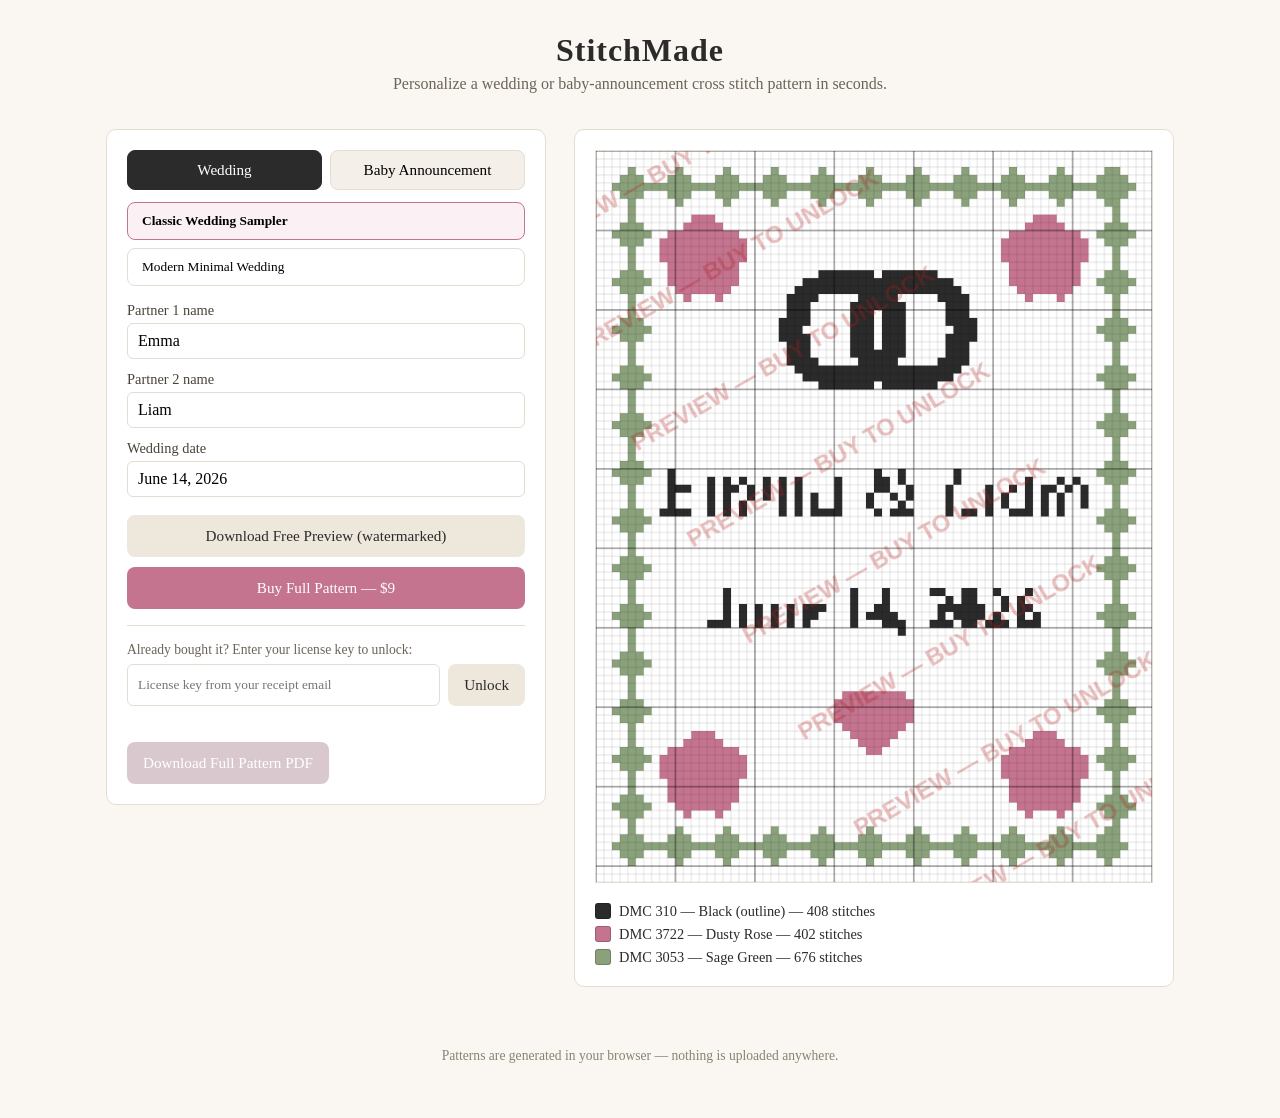
==== index.html @ c4731a85 "Deploy cross-stitch pattern generator to GitHub Pages root" ====
<!doctype html>
<html lang="en">
<head>
  <meta charset="UTF-8" />
  <meta name="viewport" content="width=device-width, initial-scale=1.0" />
  <title>StitchMade — Custom Cross Stitch Pattern Generator</title>
  <link rel="stylesheet" href="style.css" />
</head>
<body>
  <header class="site-header">
    <h1>StitchMade</h1>
    <p>Personalize a wedding or baby-announcement cross stitch pattern in seconds.</p>
  </header>

  <main class="layout">
    <section class="controls">
      <div id="category-tabs" class="tabs"></div>
      <div id="template-cards" class="cards"></div>

      <div id="form-fields" class="form"></div>

      <div class="actions">
        <button id="download-preview-btn" class="btn secondary">Download Free Preview (watermarked)</button>
        <a id="buy-link" class="btn primary" target="_blank" rel="noopener">Buy Full Pattern — <span id="price-label"></span></a>
      </div>

      <div class="unlock-box">
        <label for="license-key-input">Already bought it? Enter your license key to unlock:</label>
        <div class="unlock-row">
          <input id="license-key-input" type="text" placeholder="License key from your receipt email" />
          <button id="unlock-btn" class="btn secondary">Unlock</button>
        </div>
        <p id="unlock-status" class="status"></p>
      </div>

      <button id="download-full-btn" class="btn primary" disabled>Download Full Pattern PDF</button>
    </section>

    <section class="preview">
      <canvas id="preview-canvas"></canvas>
      <div id="legend" class="legend"></div>
    </section>
  </main>

  <footer class="site-footer">
    <p>Patterns are generated in your browser — nothing is uploaded anywhere.</p>
  </footer>

  <script src="vendor/jspdf.umd.min.js"></script>
  <script src="config.js"></script>
  <script src="motifs.js"></script>
  <script src="textRaster.js"></script>
  <script src="templates.js"></script>
  <script src="renderer.js"></script>
  <script src="pdfExport.js"></script>
  <script src="app.js"></script>
</body>
</html>
---- style.css ----
:root {
  --ink: #2b2b2b;
  --rose: #c5748f;
  --sage: #8aa17c;
  --bg: #faf7f2;
  --card-bg: #ffffff;
  --border: #e3ddd2;
}

* { box-sizing: border-box; }

body {
  margin: 0;
  font-family: Georgia, 'Times New Roman', serif;
  background: var(--bg);
  color: var(--ink);
}

.site-header {
  text-align: center;
  padding: 32px 16px 12px;
}

.site-header h1 {
  margin: 0 0 6px;
  font-size: 2rem;
  letter-spacing: 0.03em;
}

.site-header p {
  margin: 0;
  color: #6b6459;
}

.layout {
  display: flex;
  flex-wrap: wrap;
  gap: 28px;
  max-width: 1100px;
  margin: 24px auto;
  padding: 0 16px;
  align-items: flex-start;
}

.controls {
  flex: 1 1 340px;
  min-width: 300px;
  background: var(--card-bg);
  border: 1px solid var(--border);
  border-radius: 10px;
  padding: 20px;
}

.tabs {
  display: flex;
  gap: 8px;
  margin-bottom: 12px;
}

.tab {
  flex: 1;
  padding: 10px;
  border: 1px solid var(--border);
  background: #f4f0e9;
  border-radius: 8px;
  cursor: pointer;
  font-family: inherit;
  font-size: 0.95rem;
}

.tab.active {
  background: var(--ink);
  color: #fff;
  border-color: var(--ink);
}

.cards {
  display: flex;
  flex-direction: column;
  gap: 8px;
  margin-bottom: 16px;
}

.card {
  text-align: left;
  padding: 10px 14px;
  border: 1px solid var(--border);
  background: #fff;
  border-radius: 8px;
  cursor: pointer;
  font-family: inherit;
}

.card.active {
  border-color: var(--rose);
  background: #fbf0f3;
  font-weight: bold;
}

.form {
  display: flex;
  flex-direction: column;
  gap: 12px;
  margin-bottom: 18px;
}

.form label {
  display: flex;
  flex-direction: column;
  gap: 4px;
  font-size: 0.9rem;
  color: #4a4438;
}

.form input {
  font-family: inherit;
  font-size: 1rem;
  padding: 8px 10px;
  border: 1px solid var(--border);
  border-radius: 6px;
}

.actions {
  display: flex;
  flex-direction: column;
  gap: 10px;
  margin-bottom: 16px;
}

.btn {
  display: inline-block;
  text-align: center;
  padding: 12px 16px;
  border-radius: 8px;
  border: none;
  cursor: pointer;
  font-family: inherit;
  font-size: 0.95rem;
  text-decoration: none;
}

.btn.primary {
  background: var(--rose);
  color: #fff;
}

.btn.primary:disabled {
  background: #d9c9ce;
  cursor: not-allowed;
}

.btn.secondary {
  background: #eee7db;
  color: var(--ink);
}

.unlock-box {
  border-top: 1px solid var(--border);
  padding-top: 14px;
  margin-bottom: 14px;
}

.unlock-box label {
  font-size: 0.85rem;
  color: #6b6459;
}

.unlock-row {
  display: flex;
  gap: 8px;
  margin-top: 6px;
}

.unlock-row input {
  flex: 1;
  padding: 8px 10px;
  border: 1px solid var(--border);
  border-radius: 6px;
  font-family: inherit;
}

.status {
  min-height: 1.2em;
  font-size: 0.85rem;
  margin: 6px 0 0;
}

.status.ok { color: #4b7a4f; }
.status.error { color: #a13b3b; }

.preview {
  flex: 1 1 500px;
  min-width: 320px;
  background: var(--card-bg);
  border: 1px solid var(--border);
  border-radius: 10px;
  padding: 20px;
  text-align: center;
}

#preview-canvas {
  max-width: 100%;
  border: 1px solid var(--border);
}

.legend {
  margin-top: 16px;
  text-align: left;
  display: flex;
  flex-direction: column;
  gap: 6px;
}

.legend-row {
  display: flex;
  align-items: center;
  gap: 8px;
  font-size: 0.9rem;
}

.swatch {
  width: 16px;
  height: 16px;
  border-radius: 3px;
  border: 1px solid rgba(0,0,0,0.2);
  display: inline-block;
}

.site-footer {
  text-align: center;
  padding: 24px 16px 40px;
  color: #8a8272;
  font-size: 0.85rem;
}
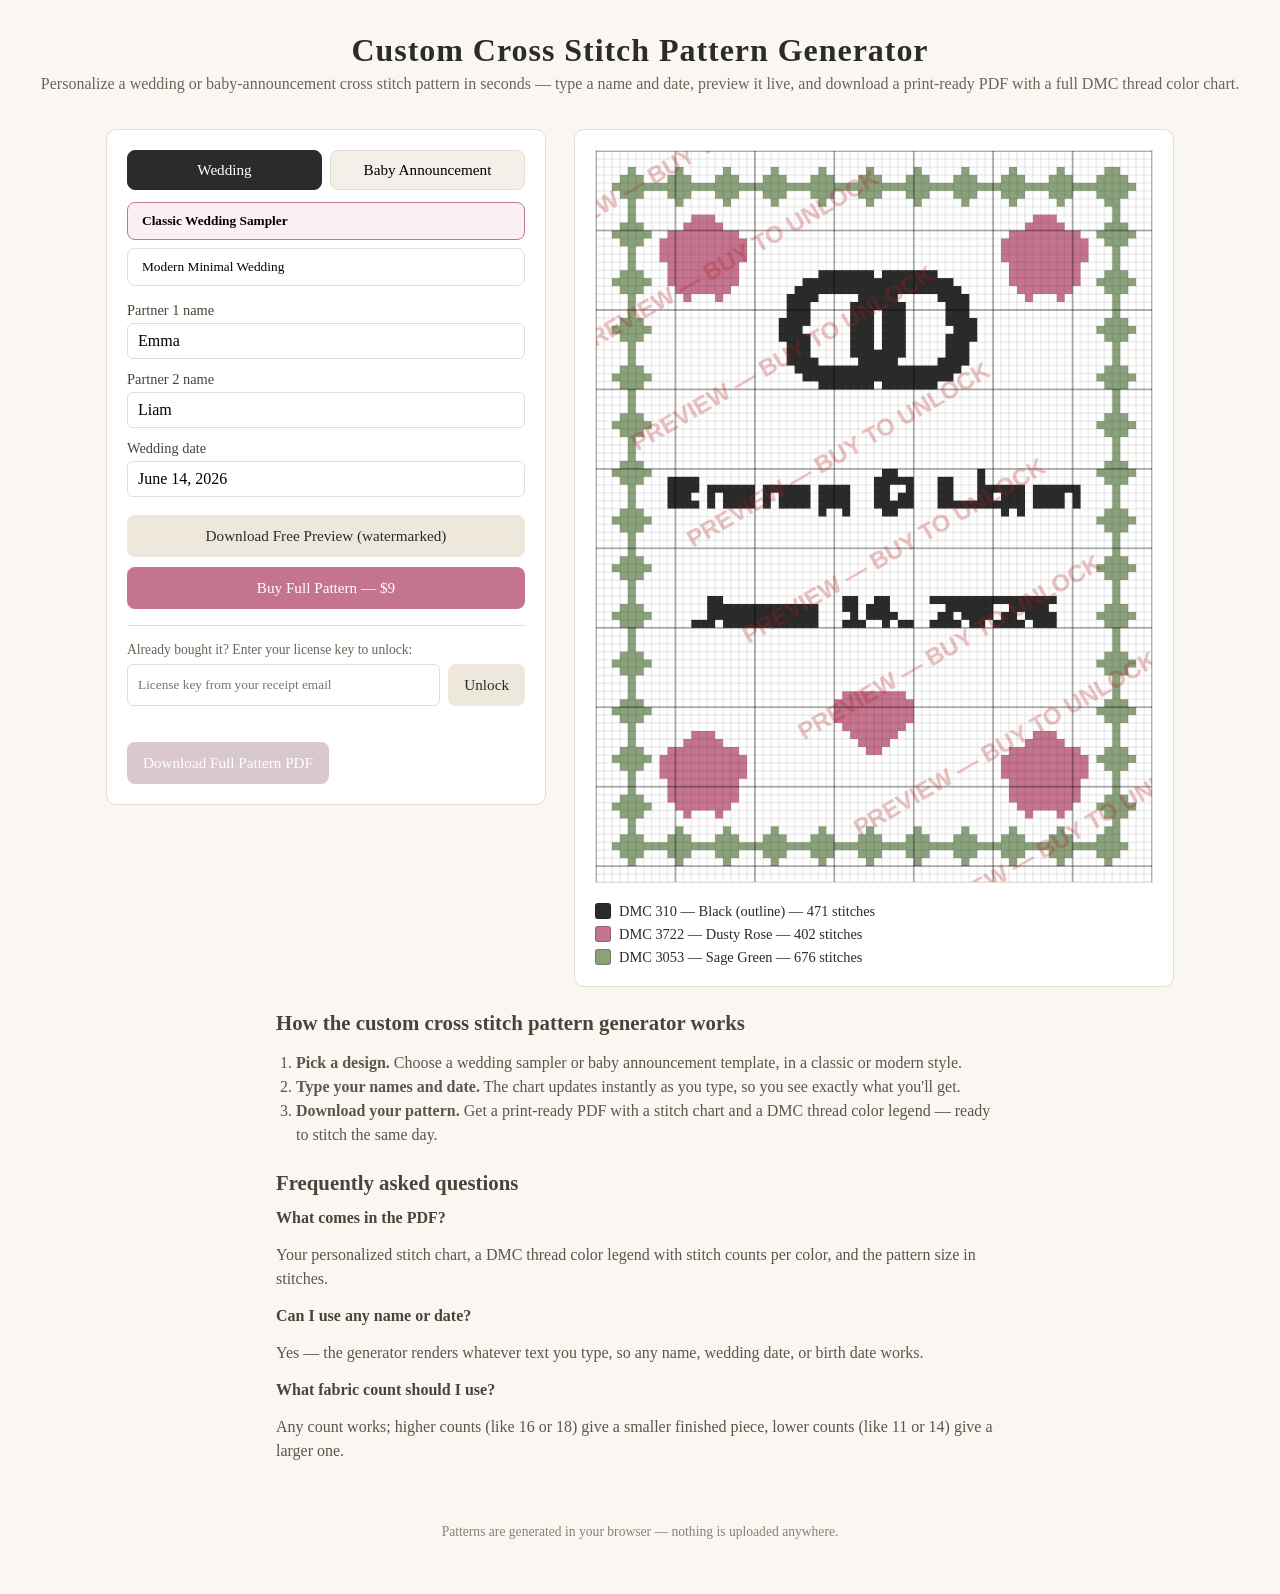
==== commit d8554776: "Add on-page SEO basics: meta tags, structured data, robots.txt" ====
--- a/index.html
+++ b/index.html
@@ -3,13 +3,41 @@
 <head>
   <meta charset="UTF-8" />
   <meta name="viewport" content="width=device-width, initial-scale=1.0" />
-  <title>StitchMade — Custom Cross Stitch Pattern Generator</title>
+  <title>Custom Cross Stitch Pattern Generator — Personalized Wedding & Baby Name PDFs | StitchMade</title>
+  <meta name="description" content="Type a name and date, pick a wedding or baby-announcement design, and get an instant custom cross stitch pattern PDF with a full DMC thread color chart. No waiting for a designer." />
+  <link rel="canonical" href="https://muzzi420.github.io/getscreencloudpc/" />
+
+  <meta property="og:type" content="website" />
+  <meta property="og:title" content="Custom Cross Stitch Pattern Generator | StitchMade" />
+  <meta property="og:description" content="Personalize a wedding or baby-announcement cross stitch pattern with any name or date and download an instant PDF with DMC colors." />
+  <meta property="og:url" content="https://muzzi420.github.io/getscreencloudpc/" />
+  <meta name="twitter:card" content="summary" />
+  <meta name="twitter:title" content="Custom Cross Stitch Pattern Generator | StitchMade" />
+  <meta name="twitter:description" content="Personalize a wedding or baby-announcement cross stitch pattern with any name or date and download an instant PDF with DMC colors." />
+
   <link rel="stylesheet" href="style.css" />
+
+  <script type="application/ld+json">
+  {
+    "@context": "https://schema.org",
+    "@type": "WebApplication",
+    "name": "StitchMade Custom Cross Stitch Pattern Generator",
+    "url": "https://muzzi420.github.io/getscreencloudpc/",
+    "applicationCategory": "DesignApplication",
+    "operatingSystem": "Any (runs in browser)",
+    "description": "Generate a personalized wedding or baby-announcement cross stitch pattern PDF instantly by typing a name and date.",
+    "offers": {
+      "@type": "Offer",
+      "priceCurrency": "USD",
+      "price": "9"
+    }
+  }
+  </script>
 </head>
 <body>
   <header class="site-header">
-    <h1>StitchMade</h1>
-    <p>Personalize a wedding or baby-announcement cross stitch pattern in seconds.</p>
+    <h1>Custom Cross Stitch Pattern Generator</h1>
+    <p>Personalize a wedding or baby-announcement cross stitch pattern in seconds — type a name and date, preview it live, and download a print-ready PDF with a full DMC thread color chart.</p>
   </header>
 
   <main class="layout">
@@ -42,6 +70,25 @@
     </section>
   </main>
 
+  <section class="info-section">
+    <h2>How the custom cross stitch pattern generator works</h2>
+    <ol>
+      <li><strong>Pick a design.</strong> Choose a wedding sampler or baby announcement template, in a classic or modern style.</li>
+      <li><strong>Type your names and date.</strong> The chart updates instantly as you type, so you see exactly what you'll get.</li>
+      <li><strong>Download your pattern.</strong> Get a print-ready PDF with a stitch chart and a DMC thread color legend — ready to stitch the same day.</li>
+    </ol>
+  </section>
+
+  <section class="info-section">
+    <h2>Frequently asked questions</h2>
+    <h3>What comes in the PDF?</h3>
+    <p>Your personalized stitch chart, a DMC thread color legend with stitch counts per color, and the pattern size in stitches.</p>
+    <h3>Can I use any name or date?</h3>
+    <p>Yes — the generator renders whatever text you type, so any name, wedding date, or birth date works.</p>
+    <h3>What fabric count should I use?</h3>
+    <p>Any count works; higher counts (like 16 or 18) give a smaller finished piece, lower counts (like 11 or 14) give a larger one.</p>
+  </section>
+
   <footer class="site-footer">
     <p>Patterns are generated in your browser — nothing is uploaded anywhere.</p>
   </footer>
--- a/style.css
+++ b/style.css
@@ -1,3 +1,11 @@
+@font-face {
+  font-family: 'StitchBlock';
+  src: url('vendor/fonts/archivo-black.woff2') format('woff2');
+  font-weight: 400;
+  font-style: normal;
+  font-display: block;
+}
+
 :root {
   --ink: #2b2b2b;
   --rose: #c5748f;
@@ -226,6 +234,33 @@
   display: inline-block;
 }
 
+.info-section {
+  max-width: 760px;
+  margin: 24px auto;
+  padding: 0 16px;
+  color: #4a4438;
+}
+
+.info-section h2 {
+  font-size: 1.3rem;
+  margin-bottom: 10px;
+}
+
+.info-section h3 {
+  font-size: 1rem;
+  margin: 14px 0 4px;
+}
+
+.info-section p,
+.info-section li {
+  line-height: 1.5;
+  color: #5c5648;
+}
+
+.info-section ol {
+  padding-left: 20px;
+}
+
 .site-footer {
   text-align: center;
   padding: 24px 16px 40px;
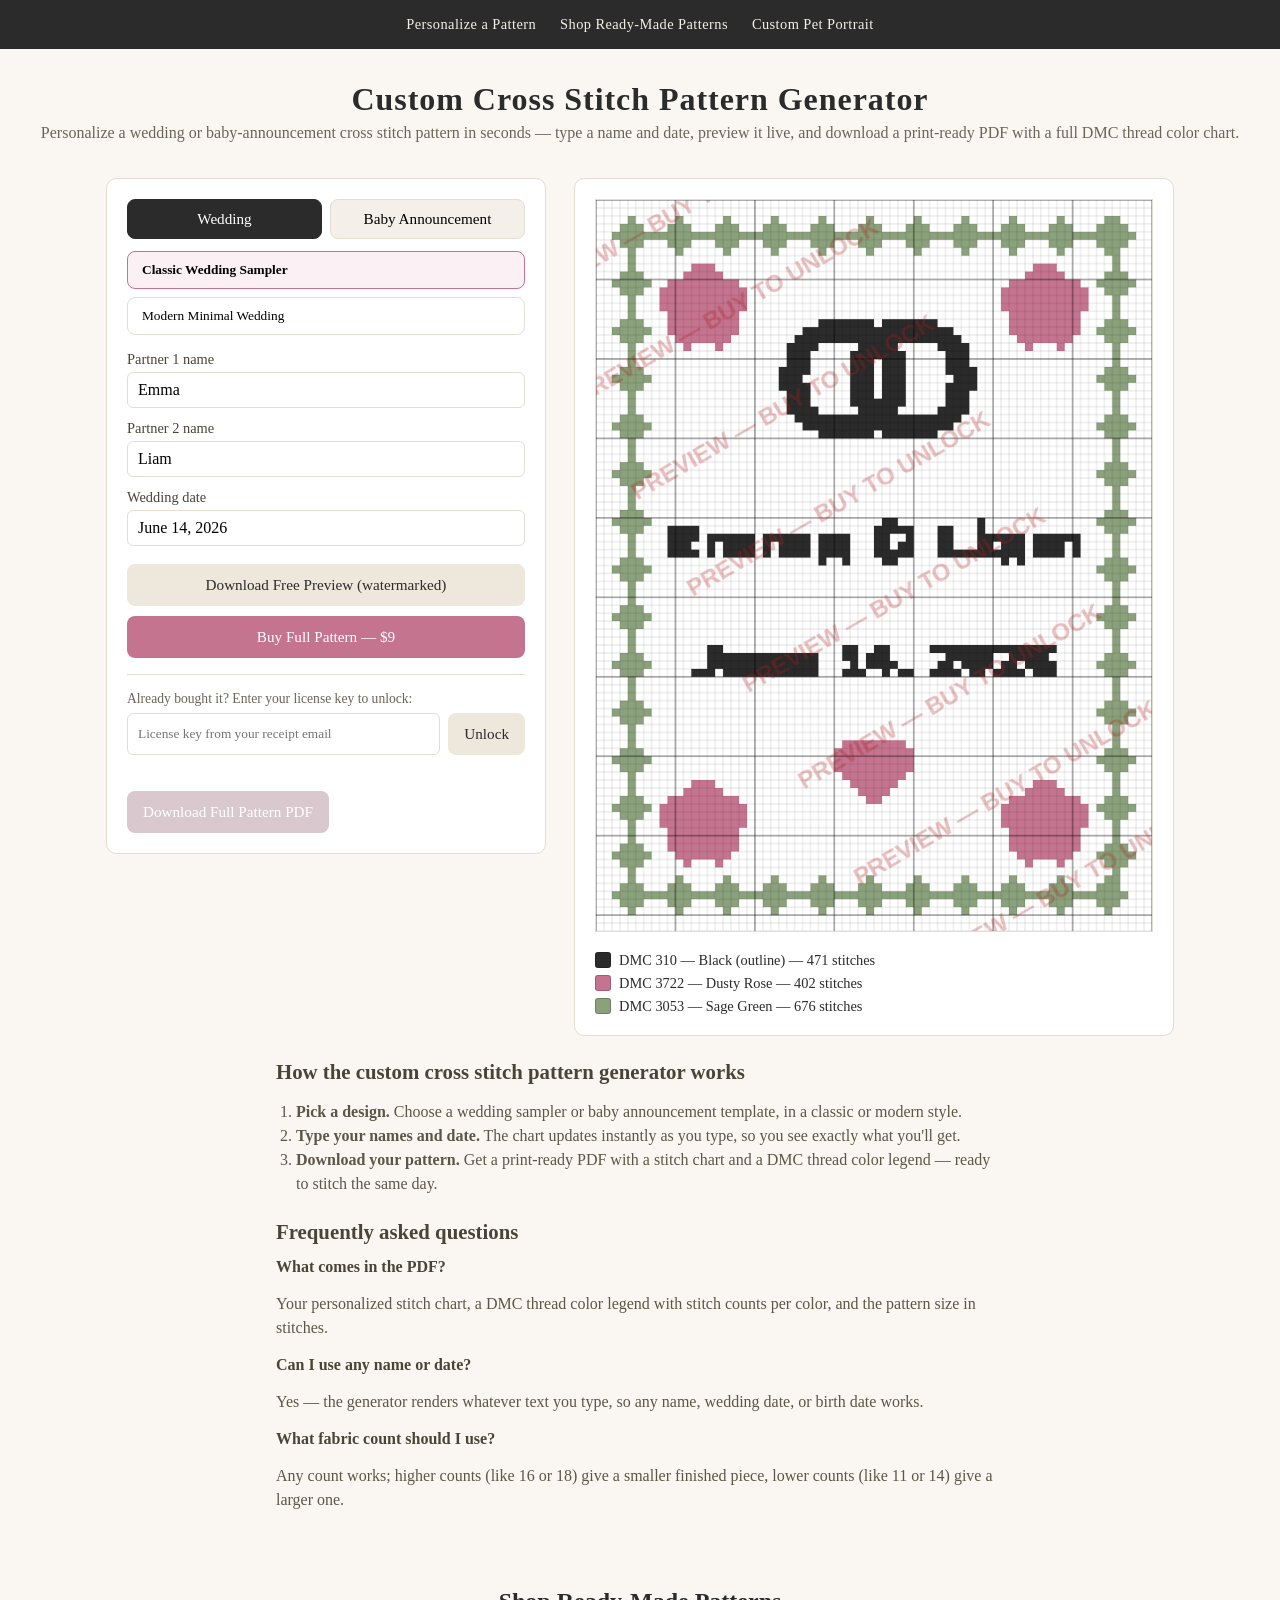
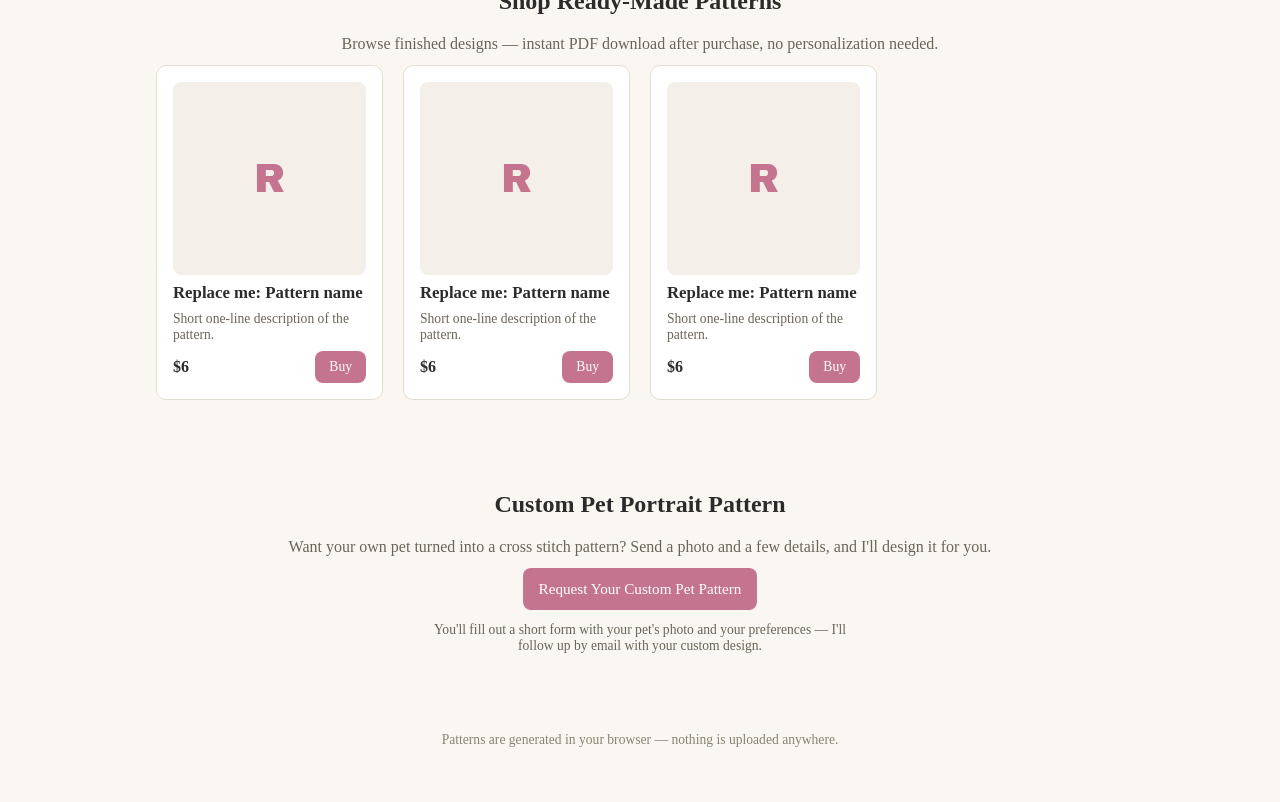
==== commit 31f13304: "Add Shop and Custom Pet Portrait sections" ====
--- a/index.html
+++ b/index.html
@@ -35,58 +35,85 @@
   </script>
 </head>
 <body>
-  <header class="site-header">
-    <h1>Custom Cross Stitch Pattern Generator</h1>
-    <p>Personalize a wedding or baby-announcement cross stitch pattern in seconds — type a name and date, preview it live, and download a print-ready PDF with a full DMC thread color chart.</p>
-  </header>
+  <nav class="site-nav">
+    <a href="#personalize">Personalize a Pattern</a>
+    <a href="#shop">Shop Ready-Made Patterns</a>
+    <a href="#custom-pet">Custom Pet Portrait</a>
+  </nav>
 
-  <main class="layout">
-    <section class="controls">
-      <div id="category-tabs" class="tabs"></div>
-      <div id="template-cards" class="cards"></div>
+  <section id="personalize">
+    <header class="site-header">
+      <h1>Custom Cross Stitch Pattern Generator</h1>
+      <p>Personalize a wedding or baby-announcement cross stitch pattern in seconds — type a name and date, preview it live, and download a print-ready PDF with a full DMC thread color chart.</p>
+    </header>
 
-      <div id="form-fields" class="form"></div>
+    <main class="layout">
+      <section class="controls">
+        <div id="category-tabs" class="tabs"></div>
+        <div id="template-cards" class="cards"></div>
 
-      <div class="actions">
-        <button id="download-preview-btn" class="btn secondary">Download Free Preview (watermarked)</button>
-        <a id="buy-link" class="btn primary" target="_blank" rel="noopener">Buy Full Pattern — <span id="price-label"></span></a>
-      </div>
+        <div id="form-fields" class="form"></div>
 
-      <div class="unlock-box">
-        <label for="license-key-input">Already bought it? Enter your license key to unlock:</label>
-        <div class="unlock-row">
-          <input id="license-key-input" type="text" placeholder="License key from your receipt email" />
-          <button id="unlock-btn" class="btn secondary">Unlock</button>
+        <div class="actions">
+          <button id="download-preview-btn" class="btn secondary">Download Free Preview (watermarked)</button>
+          <a id="buy-link" class="btn primary" target="_blank" rel="noopener">Buy Full Pattern — <span id="price-label"></span></a>
         </div>
-        <p id="unlock-status" class="status"></p>
-      </div>
 
-      <button id="download-full-btn" class="btn primary" disabled>Download Full Pattern PDF</button>
+        <div class="unlock-box">
+          <label for="license-key-input">Already bought it? Enter your license key to unlock:</label>
+          <div class="unlock-row">
+            <input id="license-key-input" type="text" placeholder="License key from your receipt email" />
+            <button id="unlock-btn" class="btn secondary">Unlock</button>
+          </div>
+          <p id="unlock-status" class="status"></p>
+        </div>
+
+        <button id="download-full-btn" class="btn primary" disabled>Download Full Pattern PDF</button>
+      </section>
+
+      <section class="preview">
+        <canvas id="preview-canvas"></canvas>
+        <div id="legend" class="legend"></div>
+      </section>
+    </main>
+
+    <section class="info-section">
+      <h2>How the custom cross stitch pattern generator works</h2>
+      <ol>
+        <li><strong>Pick a design.</strong> Choose a wedding sampler or baby announcement template, in a classic or modern style.</li>
+        <li><strong>Type your names and date.</strong> The chart updates instantly as you type, so you see exactly what you'll get.</li>
+        <li><strong>Download your pattern.</strong> Get a print-ready PDF with a stitch chart and a DMC thread color legend — ready to stitch the same day.</li>
+      </ol>
     </section>
 
-    <section class="preview">
-      <canvas id="preview-canvas"></canvas>
-      <div id="legend" class="legend"></div>
+    <section class="info-section">
+      <h2>Frequently asked questions</h2>
+      <h3>What comes in the PDF?</h3>
+      <p>Your personalized stitch chart, a DMC thread color legend with stitch counts per color, and the pattern size in stitches.</p>
+      <h3>Can I use any name or date?</h3>
+      <p>Yes — the generator renders whatever text you type, so any name, wedding date, or birth date works.</p>
+      <h3>What fabric count should I use?</h3>
+      <p>Any count works; higher counts (like 16 or 18) give a smaller finished piece, lower counts (like 11 or 14) give a larger one.</p>
     </section>
-  </main>
-
-  <section class="info-section">
-    <h2>How the custom cross stitch pattern generator works</h2>
-    <ol>
-      <li><strong>Pick a design.</strong> Choose a wedding sampler or baby announcement template, in a classic or modern style.</li>
-      <li><strong>Type your names and date.</strong> The chart updates instantly as you type, so you see exactly what you'll get.</li>
-      <li><strong>Download your pattern.</strong> Get a print-ready PDF with a stitch chart and a DMC thread color legend — ready to stitch the same day.</li>
-    </ol>
   </section>
 
-  <section class="info-section">
-    <h2>Frequently asked questions</h2>
-    <h3>What comes in the PDF?</h3>
-    <p>Your personalized stitch chart, a DMC thread color legend with stitch counts per color, and the pattern size in stitches.</p>
-    <h3>Can I use any name or date?</h3>
-    <p>Yes — the generator renders whatever text you type, so any name, wedding date, or birth date works.</p>
-    <h3>What fabric count should I use?</h3>
-    <p>Any count works; higher counts (like 16 or 18) give a smaller finished piece, lower counts (like 11 or 14) give a larger one.</p>
+  <section id="shop" class="shop-section">
+    <header class="site-header">
+      <h2>Shop Ready-Made Patterns</h2>
+      <p>Browse finished designs — instant PDF download after purchase, no personalization needed.</p>
+    </header>
+    <div id="shop-grid" class="shop-grid"></div>
+  </section>
+
+  <section id="custom-pet" class="pet-section">
+    <header class="site-header">
+      <h2>Custom Pet Portrait Pattern</h2>
+      <p>Want your own pet turned into a cross stitch pattern? Send a photo and a few details, and I'll design it for you.</p>
+    </header>
+    <div class="pet-cta">
+      <a id="pet-form-link" class="btn primary" target="_blank" rel="noopener">Request Your Custom Pet Pattern</a>
+      <p class="pet-note">You'll fill out a short form with your pet's photo and your preferences — I'll follow up by email with your custom design.</p>
+    </div>
   </section>
 
   <footer class="site-footer">
@@ -100,6 +127,8 @@
   <script src="templates.js"></script>
   <script src="renderer.js"></script>
   <script src="pdfExport.js"></script>
+  <script src="products.js"></script>
+  <script src="shop.js"></script>
   <script src="app.js"></script>
 </body>
 </html>
--- a/style.css
+++ b/style.css
@@ -17,11 +17,121 @@
 
 * { box-sizing: border-box; }
 
+html {
+  scroll-behavior: smooth;
+}
+
 body {
   margin: 0;
   font-family: Georgia, 'Times New Roman', serif;
   background: var(--bg);
   color: var(--ink);
+}
+
+.site-nav {
+  display: flex;
+  justify-content: center;
+  gap: 24px;
+  flex-wrap: wrap;
+  padding: 16px;
+  background: var(--ink);
+}
+
+.site-nav a {
+  color: #f4f0e9;
+  text-decoration: none;
+  font-size: 0.9rem;
+  letter-spacing: 0.03em;
+}
+
+.site-nav a:hover {
+  color: var(--rose);
+}
+
+.shop-section,
+.pet-section {
+  max-width: 1000px;
+  margin: 0 auto;
+  padding-bottom: 40px;
+}
+
+.shop-grid {
+  display: grid;
+  grid-template-columns: repeat(auto-fill, minmax(220px, 1fr));
+  gap: 20px;
+  padding: 0 16px;
+}
+
+.product-card {
+  background: var(--card-bg);
+  border: 1px solid var(--border);
+  border-radius: 10px;
+  padding: 16px;
+  display: flex;
+  flex-direction: column;
+  gap: 8px;
+}
+
+.product-image {
+  width: 100%;
+  aspect-ratio: 1 / 1;
+  border-radius: 8px;
+  overflow: hidden;
+  background: #f4f0e9;
+  display: flex;
+  align-items: center;
+  justify-content: center;
+}
+
+.product-image img {
+  width: 100%;
+  height: 100%;
+  object-fit: cover;
+}
+
+.product-image.placeholder {
+  font-size: 2.5rem;
+  color: var(--rose);
+  font-family: 'StitchBlock', Arial, sans-serif;
+}
+
+.product-card h3 {
+  margin: 0;
+  font-size: 1.05rem;
+}
+
+.product-desc {
+  margin: 0;
+  font-size: 0.85rem;
+  color: #6b6459;
+  flex: 1;
+}
+
+.product-footer {
+  display: flex;
+  align-items: center;
+  justify-content: space-between;
+}
+
+.product-price {
+  font-weight: bold;
+}
+
+.btn.small {
+  padding: 8px 14px;
+  font-size: 0.85rem;
+}
+
+.pet-cta {
+  text-align: center;
+  padding: 0 16px;
+}
+
+.pet-note {
+  margin: 12px auto 0;
+  max-width: 420px;
+  font-size: 0.85rem;
+  color: #6b6459;
 }
 
 .site-header {
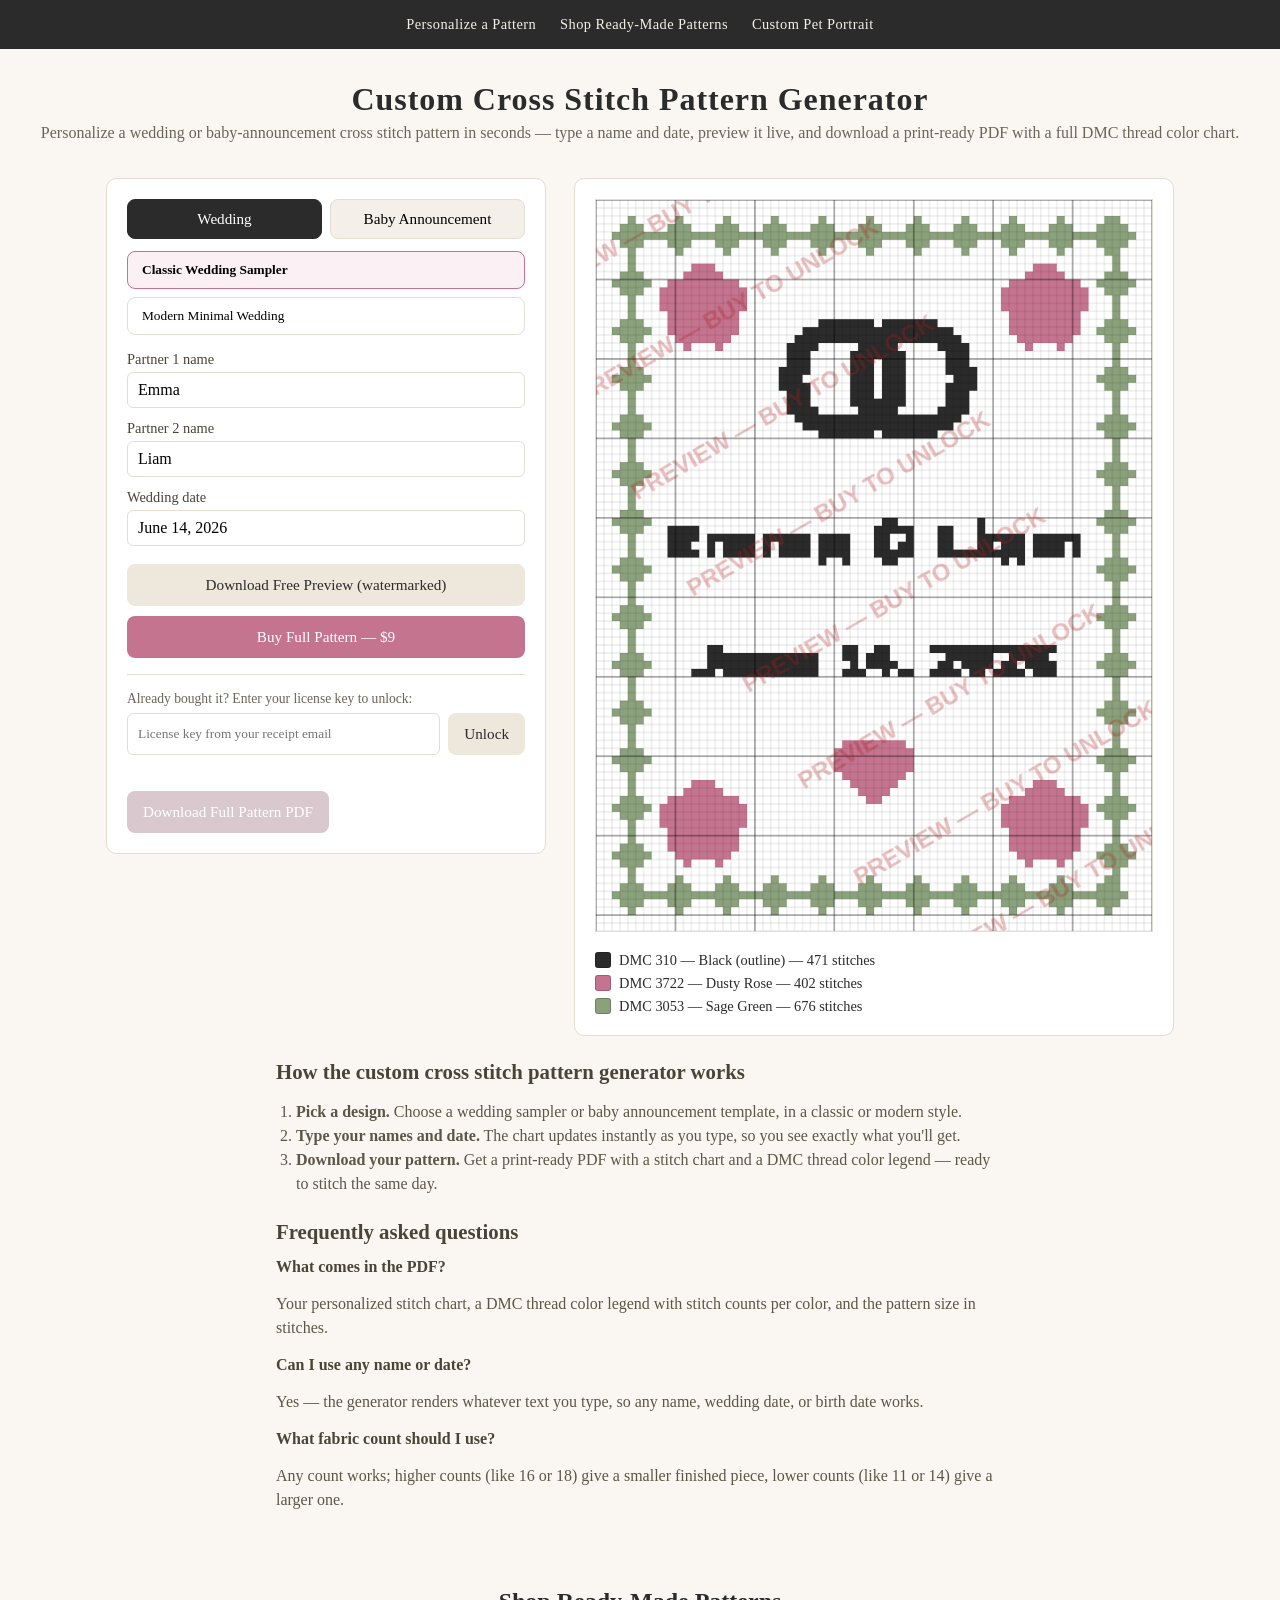
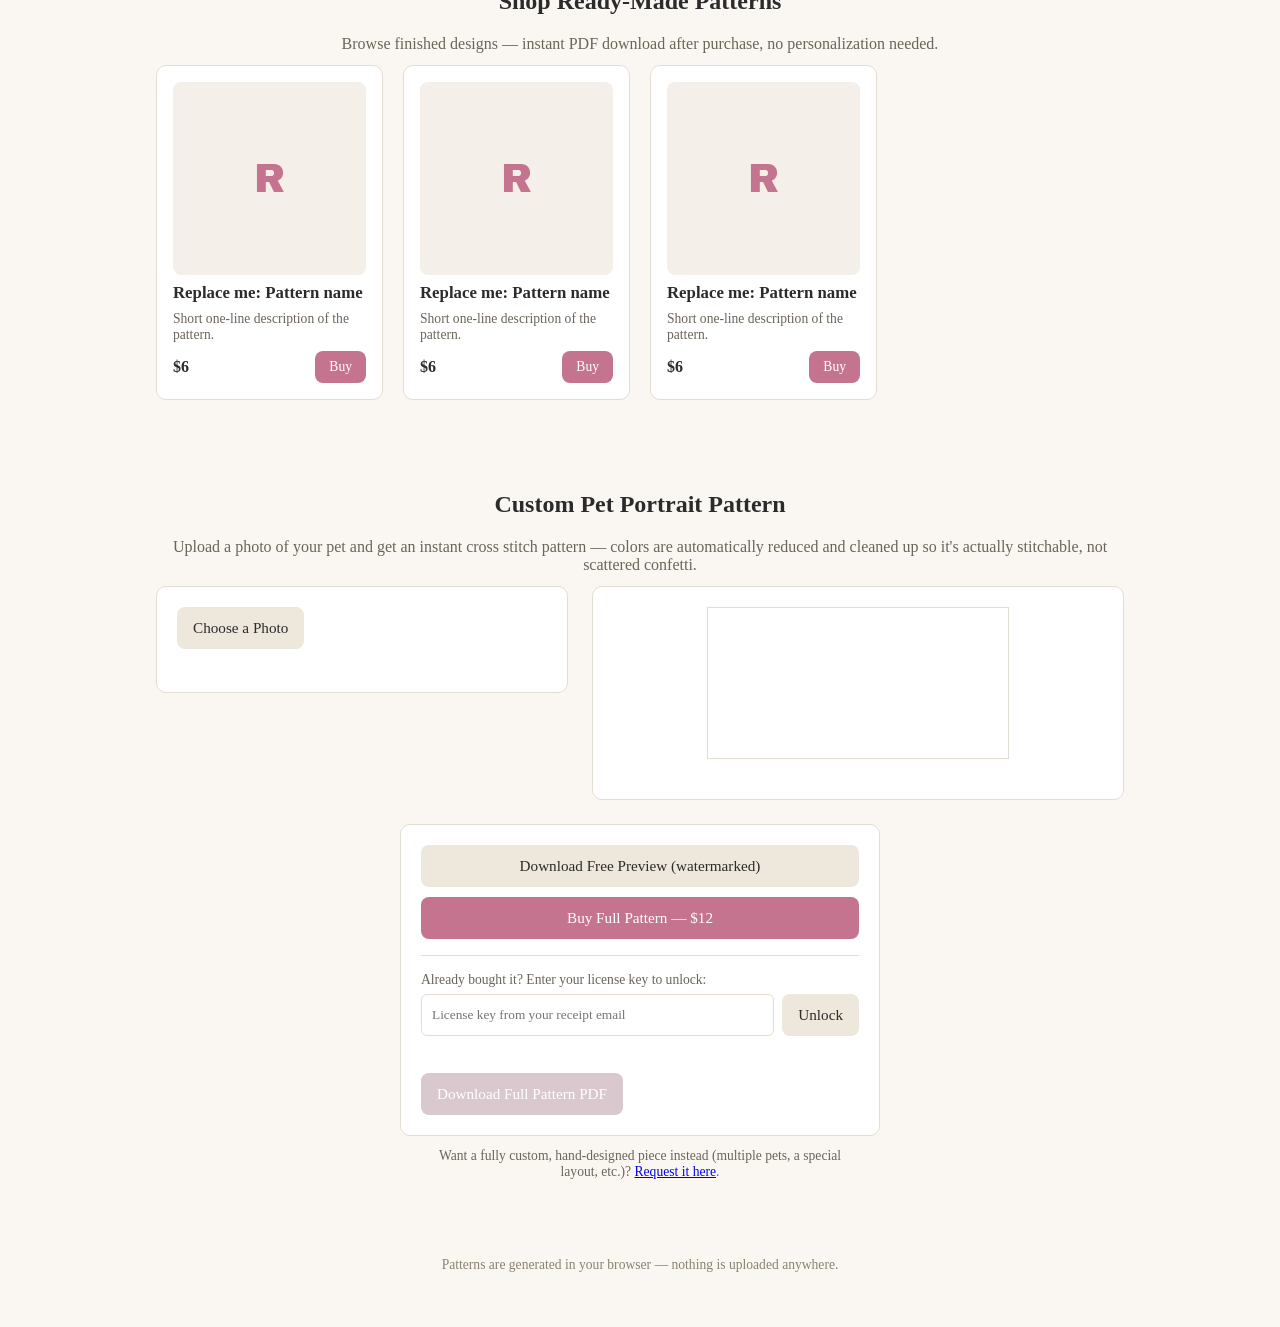
==== commit 54b1537b: "Automate pet portrait patterns: photo upload to instant pattern" ====
--- a/index.html
+++ b/index.html
@@ -108,11 +108,55 @@
   <section id="custom-pet" class="pet-section">
     <header class="site-header">
       <h2>Custom Pet Portrait Pattern</h2>
-      <p>Want your own pet turned into a cross stitch pattern? Send a photo and a few details, and I'll design it for you.</p>
+      <p>Upload a photo of your pet and get an instant cross stitch pattern — colors are automatically reduced and cleaned up so it's actually stitchable, not scattered confetti.</p>
     </header>
+
+    <div class="pet-tool">
+      <div class="pet-upload">
+        <label for="pet-photo-input" class="btn secondary">Choose a Photo</label>
+        <input id="pet-photo-input" type="file" accept="image/*" hidden />
+        <div id="pet-controls" class="pet-controls" style="display:none">
+          <label>Pattern size
+            <select id="pet-size-select">
+              <option value="small">Small (~50 stitches)</option>
+              <option value="medium" selected>Medium (~70 stitches)</option>
+              <option value="large">Large (~95 stitches)</option>
+            </select>
+          </label>
+          <label>Number of thread colors: <span id="pet-color-count-label">12</span>
+            <input id="pet-color-count" type="range" min="6" max="20" value="12" />
+          </label>
+          <button id="pet-regenerate-btn" class="btn secondary">Regenerate</button>
+        </div>
+        <p id="pet-status" class="status"></p>
+      </div>
+
+      <div class="pet-preview">
+        <canvas id="pet-preview-canvas"></canvas>
+        <div id="pet-legend" class="legend"></div>
+      </div>
+    </div>
+
+    <div class="pet-purchase">
+      <div class="actions">
+        <button id="pet-download-preview-btn" class="btn secondary">Download Free Preview (watermarked)</button>
+        <a id="pet-buy-link" class="btn primary" target="_blank" rel="noopener">Buy Full Pattern — <span id="pet-price-label"></span></a>
+      </div>
+
+      <div class="unlock-box">
+        <label for="pet-license-key-input">Already bought it? Enter your license key to unlock:</label>
+        <div class="unlock-row">
+          <input id="pet-license-key-input" type="text" placeholder="License key from your receipt email" />
+          <button id="pet-unlock-btn" class="btn secondary">Unlock</button>
+        </div>
+        <p id="pet-unlock-status" class="status"></p>
+      </div>
+
+      <button id="pet-download-full-btn" class="btn primary" disabled>Download Full Pattern PDF</button>
+    </div>
+
     <div class="pet-cta">
-      <a id="pet-form-link" class="btn primary" target="_blank" rel="noopener">Request Your Custom Pet Pattern</a>
-      <p class="pet-note">You'll fill out a short form with your pet's photo and your preferences — I'll follow up by email with your custom design.</p>
+      <p class="pet-note">Want a fully custom, hand-designed piece instead (multiple pets, a special layout, etc.)? <a id="pet-form-link" target="_blank" rel="noopener">Request it here</a>.</p>
     </div>
   </section>
 
@@ -129,6 +173,9 @@
   <script src="pdfExport.js"></script>
   <script src="products.js"></script>
   <script src="shop.js"></script>
+  <script src="dmcPalette.js"></script>
+  <script src="photoConverter.js"></script>
+  <script src="pet.js"></script>
   <script src="app.js"></script>
 </body>
 </html>
--- a/style.css
+++ b/style.css
@@ -377,3 +377,64 @@
   color: #8a8272;
   font-size: 0.85rem;
 }
+
+.pet-tool {
+  display: flex;
+  flex-wrap: wrap;
+  gap: 24px;
+  max-width: 1000px;
+  margin: 0 auto;
+  padding: 0 16px;
+  align-items: flex-start;
+}
+
+.pet-upload {
+  flex: 1 1 280px;
+  background: var(--card-bg);
+  border: 1px solid var(--border);
+  border-radius: 10px;
+  padding: 20px;
+}
+
+.pet-controls {
+  display: flex;
+  flex-direction: column;
+  gap: 14px;
+  margin-top: 16px;
+}
+
+.pet-controls label {
+  display: flex;
+  flex-direction: column;
+  gap: 4px;
+  font-size: 0.9rem;
+  color: #4a4438;
+}
+
+.pet-controls select,
+.pet-controls input[type='range'] {
+  font-family: inherit;
+}
+
+.pet-preview {
+  flex: 1 1 400px;
+  background: var(--card-bg);
+  border: 1px solid var(--border);
+  border-radius: 10px;
+  padding: 20px;
+  text-align: center;
+}
+
+.pet-preview canvas {
+  max-width: 100%;
+  border: 1px solid var(--border);
+}
+
+.pet-purchase {
+  max-width: 480px;
+  margin: 24px auto 0;
+  padding: 20px;
+  background: var(--card-bg);
+  border: 1px solid var(--border);
+  border-radius: 10px;
+}
